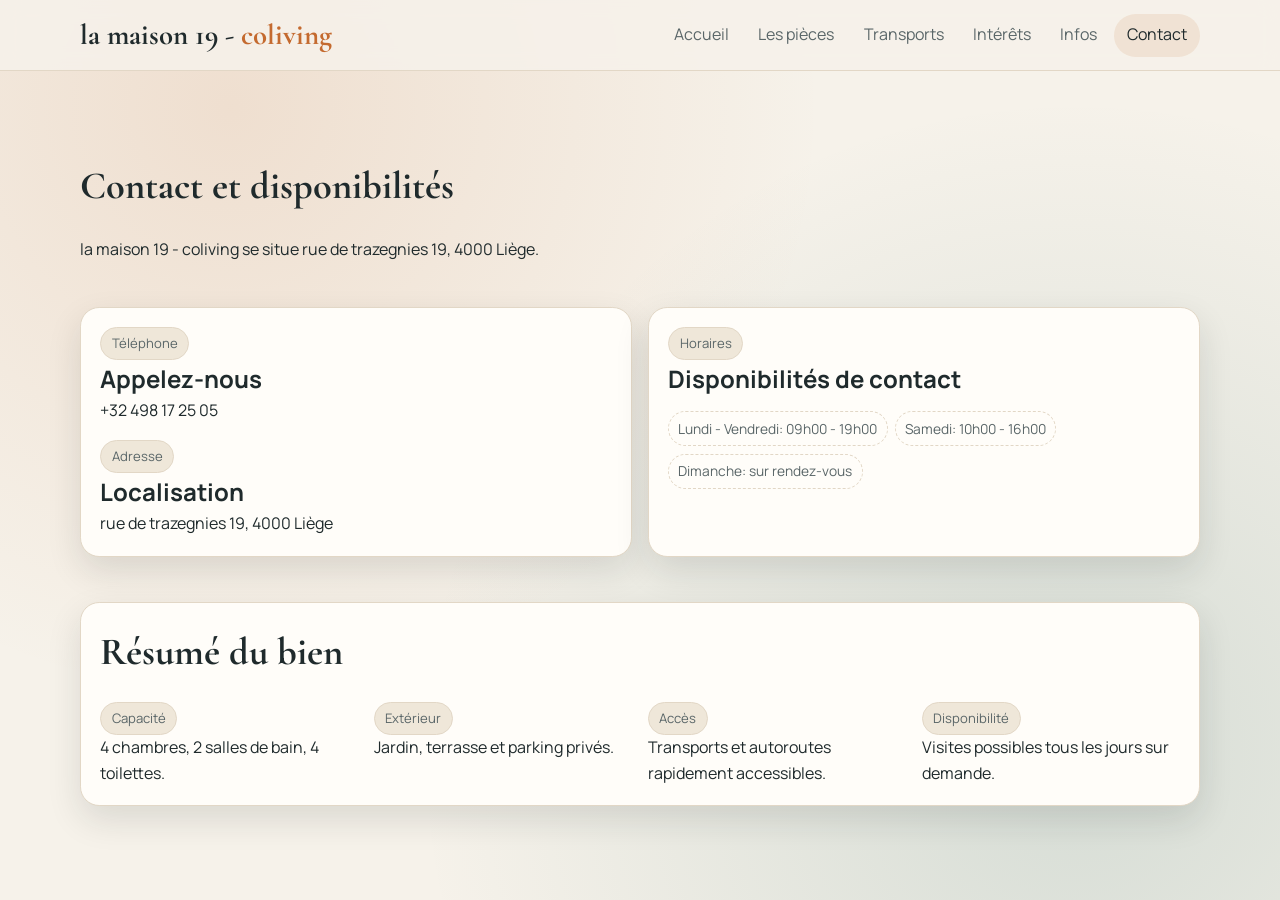
==== contact.html @ d6a589d4 "pushing the first version of the website" ====
<!doctype html>
<html lang="fr">
  <head>
    <meta charset="UTF-8" />
    <meta name="viewport" content="width=device-width, initial-scale=1.0" />
    <title>Contact - la maison 19 - coliving</title>
    <meta name="description" content="Coordonnées de contact fictives pour organiser une visite du bien." />
    <link rel="preconnect" href="https://fonts.googleapis.com" />
    <link rel="preconnect" href="https://fonts.gstatic.com" crossorigin />
    <link
      href="https://fonts.googleapis.com/css2?family=Cormorant+Garamond:wght@600;700&family=Manrope:wght@400;600;700;800&display=swap"
      rel="stylesheet"
    />
    <link rel="stylesheet" href="css/style.css" />
  </head>
  <body>
    <header class="site-header">
      <div class="container navbar">
        <a class="logo" href="index.html">la maison 19 - <span>coliving</span></a>
        <button class="hamburger" aria-label="Ouvrir le menu" aria-expanded="false" data-nav-toggle>
          <span></span><span></span><span></span>
        </button>
        <nav>
          <ul class="nav-links" data-nav-links>
            <li class="nav-item"><a href="index.html">Accueil</a></li>
            <li class="nav-item"><a href="pieces.html">Les pièces</a></li>
            <li class="nav-item"><a href="transports.html">Transports</a></li>
            <li class="nav-item"><a href="interets.html">Intérêts</a></li>
            <li class="nav-item"><a href="infos.html">Infos</a></li>
            <li class="nav-item"><a href="contact.html">Contact</a></li>
          </ul>
        </nav>
      </div>
    </header>

    <main class="container">
      <section class="section reveal">
        <h1 class="section-title">Contact et disponibilités</h1>
        <p><!-- DATA: INTRO_CONTACT -->la maison 19 - coliving se situe rue de trazegnies 19, 4000 Liège.</p>
      </section>

      <section class="section grid-2 reveal delay-1">
        <article class="card">
          <span class="badge">Téléphone</span>
          <h2><!-- DATA: TEL_LABEL -->Appelez-nous</h2>
          <p><a href="tel:+32498172505"><!-- DATA: TEL -->+32 498 17 25 05</a></p>

          <span class="badge" style="margin-top: 1rem">Adresse</span>
          <h2><!-- DATA: ADRESSE_LABEL -->Localisation</h2>
          <p><!-- DATA: ADRESSE -->rue de trazegnies 19, 4000 Liège</p>

          </article>

        <article class="card">
          <span class="badge">Horaires</span>
          <h2><!-- DATA: HORAIRES_LABEL -->Disponibilités de contact</h2>
          <ul class="feature-list">
            <li><!-- DATA: HORAIRE_SEMAINE -->Lundi - Vendredi: 09h00 - 19h00</li>
            <li><!-- DATA: HORAIRE_SAMEDI -->Samedi: 10h00 - 16h00</li>
            <li><!-- DATA: HORAIRE_DIMANCHE -->Dimanche: sur rendez-vous</li>
          </ul>
        </article>
      </section>

      <section class="section reveal delay-2">
        <article class="card">
          <h2 class="section-title">Résumé du bien</h2>
          <div class="grid-4">
            <div>
              <span class="badge">Capacité</span>
              <p><!-- DATA: RESUME_PIECES -->4 chambres, 2 salles de bain, 4 toilettes.</p>
            </div>
            <div>
              <span class="badge">Extérieur</span>
              <p><!-- DATA: RESUME_EXT -->Jardin, terrasse et parking privés.</p>
            </div>
            <div>
              <span class="badge">Accès</span>
              <p><!-- DATA: RESUME_ACCES -->Transports et autoroutes rapidement accessibles.</p>
            </div>
            <div>
              <span class="badge">Disponibilité</span>
              <p><!-- DATA: RESUME_DISPO -->Visites possibles tous les jours sur demande.</p>
            </div>
          </div>
        </article>
      </section>
    </main>

    <script src="js/main.js"></script>
  </body>
</html>
---- css/style.css ----
/* Base reset */
* {
  box-sizing: border-box;
  margin: 0;
  padding: 0;
}

:root {
  --color-bg: #f6f2ea;
  --color-surface: #fffdf9;
  --color-surface-alt: #efe7d9;
  --color-text: #1f2a2c;
  --color-muted: #5a6668;
  --color-primary: #c46a2f;
  --color-primary-dark: #9f4f1e;
  --color-accent: #2f6e6a;
  --color-border: #e2d7c6;
  --shadow-soft: 0 14px 34px rgba(25, 34, 36, 0.12);
  --radius-sm: 0.5rem;
  --radius-md: 0.9rem;
  --radius-lg: 1.2rem;
  --container: 1120px;
  --font-title: "Cormorant Garamond", serif;
  --font-body: "Manrope", sans-serif;
}

html,
body {
  min-height: 100%;
}

body {
  font-family: var(--font-body);
  color: var(--color-text);
  background:
    radial-gradient(circle at 18% 12%, rgba(196, 106, 47, 0.14), transparent 45%),
    radial-gradient(circle at 84% 84%, rgba(47, 110, 106, 0.16), transparent 50%),
    var(--color-bg);
  line-height: 1.6;
}

img {
  display: block;
  max-width: 100%;
  border-radius: var(--radius-md);
}

a {
  color: inherit;
  text-decoration: none;
}

ul {
  list-style: none;
}

.container {
  width: min(100% - 2rem, var(--container));
  margin-inline: auto;
}

main {
  padding-block: 2.5rem 4rem;
}

.home-main {
  padding-top: 0;
}

.section {
  margin-top: 2.8rem;
}

.section-title {
  display: inline-flex;
  align-items: center;
  gap: 0.6rem;
  font-family: var(--font-title);
  font-size: clamp(1.8rem, 3vw, 2.5rem);
  margin-bottom: 1.2rem;
}

.section-title::before,
.section-title::after {
  content: none !important;
  display: none !important;
}

.badge {
  display: inline-block;
  padding: 0.3rem 0.65rem;
  font-size: 0.82rem;
  border: 1px solid var(--color-border);
  border-radius: 999px;
  color: var(--color-muted);
  background: var(--color-surface-alt);
}

.card {
  background: var(--color-surface);
  border: 1px solid var(--color-border);
  border-radius: var(--radius-lg);
  padding: 1.2rem;
  box-shadow: var(--shadow-soft);
}

.btn {
  display: inline-flex;
  align-items: center;
  justify-content: center;
  gap: 0.4rem;
  padding: 0.7rem 1.2rem;
  border-radius: 999px;
  border: 1px solid transparent;
  font-weight: 700;
  cursor: pointer;
  transition: transform 0.2s ease, background-color 0.2s ease, border-color 0.2s ease;
}

.btn:hover {
  transform: translateY(-1px);
}

.btn-primary {
  background: var(--color-primary);
  color: #fff;
}

.btn-primary:hover {
  background: var(--color-primary-dark);
}

.btn-outline {
  background: transparent;
  border-color: var(--color-accent);
  color: var(--color-accent);
}

.btn-outline:hover {
  background: rgba(47, 110, 106, 0.1);
}

/* Navbar */
.site-header {
  position: sticky;
  top: 0;
  z-index: 30;
  backdrop-filter: blur(10px);
  background: rgba(246, 242, 234, 0.86);
  border-bottom: 1px solid var(--color-border);
}

.navbar {
  min-height: 4.4rem;
  display: flex;
  align-items: center;
  justify-content: space-between;
  gap: 1rem;
}

.logo {
  font-family: var(--font-title);
  font-size: 1.8rem;
  font-weight: 700;
}

.logo span {
  color: var(--color-primary);
}

.nav-links {
  display: flex;
  align-items: center;
  gap: 0.2rem;
}

.nav-item > a,
.dropdown-trigger {
  display: inline-flex;
  align-items: center;
  gap: 0.45rem;
  padding: 0.55rem 0.82rem;
  border-radius: 999px;
  color: var(--color-muted);
  font-weight: 700;
  background: transparent;
  border: 0;
  cursor: pointer;
  font: inherit;
}

.nav-item > a:hover,
.dropdown-trigger:hover,
.nav-item > a.active {
  background: rgba(196, 106, 47, 0.12);
  color: var(--color-text);
}

.dropdown {
  position: relative;
}

.dropdown-menu {
  position: absolute;
  top: calc(100% + 0.4rem);
  left: 0;
  min-width: 15rem;
  padding: 0.4rem;
  border-radius: var(--radius-md);
  border: 1px solid var(--color-border);
  background: var(--color-surface);
  box-shadow: var(--shadow-soft);
  display: none;
}

.dropdown.open .dropdown-menu {
  display: block;
}

.dropdown-menu a {
  display: block;
  padding: 0.55rem 0.65rem;
  border-radius: var(--radius-sm);
  color: var(--color-muted);
}

.dropdown-menu a:hover {
  background: rgba(47, 110, 106, 0.12);
  color: var(--color-text);
}

.hamburger {
  display: none;
  border: 0;
  background: transparent;
  width: 2.5rem;
  height: 2.5rem;
  border-radius: 50%;
  cursor: pointer;
}

.hamburger span {
  display: block;
  width: 1.35rem;
  height: 2px;
  margin: 0.22rem auto;
  background: var(--color-text);
}

/* Hero */
.hero {
  min-height: calc(100vh - 4.4rem);
  display: grid;
  place-items: center;
}

.hero-shell {
  width: 100%;
  display: grid;
  grid-template-columns: 1.15fr 0.85fr;
  gap: 1.2rem;
}

.hero-copy {
  padding: 2rem;
  background: linear-gradient(160deg, rgba(255, 253, 249, 0.93), rgba(239, 231, 217, 0.85));
}

.hero-copy h1 {
  font-family: var(--font-title);
  font-size: clamp(2.3rem, 6vw, 4rem);
  line-height: 1.02;
  margin-bottom: 1.1rem;
}

.hero-highlights {
  margin-top: 1.75rem;
}

.hero-actions {
  margin-top: 2rem;
  display: flex;
  flex-wrap: wrap;
  gap: 0.8rem;
}

.hero-stats {
  display: grid;
  grid-template-columns: repeat(3, minmax(0, 1fr));
  gap: 0.7rem;
  margin-top: 1rem;
}

.hero-stat {
  background: var(--color-surface);
  border-radius: var(--radius-sm);
  border: 1px solid var(--color-border);
  padding: 0.65rem;
}

.hero-stat strong {
  display: block;
  font-size: 1.05rem;
}

.hero-image {
  min-height: 23rem;
  max-height: 50rem;
  border-radius: var(--radius-lg);
  overflow: hidden;
  border: 1px solid var(--color-border);
}

.hero-image img {
  width: 100%;
  height: 100%;
  object-fit: cover;
}

.grid-4 {
  display: grid;
  grid-template-columns: repeat(4, minmax(0, 1fr));
  gap: 1rem;
}

.grid-3 {
  display: grid;
  grid-template-columns: repeat(3, minmax(0, 1fr));
  gap: 1rem;
}

.grid-2 {
  display: grid;
  grid-template-columns: repeat(2, minmax(0, 1fr));
  gap: 1rem;
}

/* Carousel */
.carousel {
  position: relative;
}

.carousel-track {
  position: relative;
  min-height: 350px;
}

.carousel-slide {
  display: none;
  height: 350px;
  object-fit: contain;
  width: 100%;
  cursor: pointer;
  border-radius: var(--radius-md);
}

.carousel-slide.active {
  display: block;
}

.carousel-controls {
  margin-top: 0.8rem;
  display: flex;
  justify-content: space-between;
  align-items: center;
}

.carousel-buttons {
  display: inline-flex;
  gap: 0.5rem;
}

.carousel-btn {
  width: 2.25rem;
  height: 2.25rem;
  border-radius: 50%;
  border: 1px solid var(--color-border);
  background: var(--color-surface);
  color: var(--color-text);
  cursor: pointer;
}

.carousel-btn:hover {
  background: var(--color-surface-alt);
}

.carousel-indicators {
  display: inline-flex;
  align-items: center;
  gap: 0.35rem;
}

.carousel-indicators button {
  width: 0.55rem;
  height: 0.55rem;
  border-radius: 50%;
  border: 0;
  background: #ccbfa9;
  cursor: pointer;
}

.carousel-indicators button.active {
  background: var(--color-primary);
}

.feature-list {
  margin-top: 0.8rem;
  display: flex;
  flex-wrap: wrap;
  gap: 0.45rem;
}

.feature-list li {
  padding: 0.35rem 0.58rem;
  border: 1px dashed var(--color-border);
  border-radius: 999px;
  color: var(--color-muted);
  font-size: 0.86rem;
}

.anchor-nav {
  position: sticky;
  top: 5.15rem;
  z-index: 20;
  margin-bottom: 1rem;
  background: rgba(246, 242, 234, 0.95);
  border: 1px solid var(--color-border);
  border-radius: var(--radius-md);
  padding: 0.55rem;
  overflow-x: auto;
}

.anchor-nav ul {
  display: flex;
  gap: 0.45rem;
  min-width: max-content;
}

.anchor-nav a {
  display: inline-block;
  padding: 0.45rem 0.6rem;
  border-radius: 999px;
  font-size: 0.86rem;
  color: var(--color-muted);
  border: 1px solid transparent;
}

.anchor-nav a:hover {
  border-color: var(--color-border);
  color: var(--color-text);
}

.anchor-nav a.is-empty {
  opacity: 0.55;
  text-decoration: line-through;
}

.pieces-gallery-mode .section[id] {
  display: none;
}

.footer {
  margin-top: 3rem;
  padding: 1.1rem 0 2rem;
  color: var(--color-muted);
  font-size: 0.9rem;
}

/* Reveal animation */
.reveal {
  opacity: 0;
  transform: translateY(12px);
  animation: reveal 550ms ease forwards;
}

.reveal.delay-1 {
  animation-delay: 100ms;
}

.reveal.delay-2 {
  animation-delay: 180ms;
}

.reveal.delay-3 {
  animation-delay: 260ms;
}

@keyframes reveal {
  to {
    opacity: 1;
    transform: translateY(0);
  }
}

/* Breakpoints */
@media (max-width: 768px) {
  .nav-links {
    position: absolute;
    top: 4.4rem;
    left: 0;
    right: 0;
    flex-direction: column;
    align-items: stretch;
    background: var(--color-surface);
    border-bottom: 1px solid var(--color-border);
    padding: 0.7rem;
    display: none;
  }

  .nav-links.open {
    display: flex;
  }

  .dropdown-menu {
    position: static;
    margin-top: 0.2rem;
    box-shadow: none;
    border-style: dashed;
  }

  .hamburger {
    display: inline-block;
  }

  .hero {
    min-height: auto;
    padding-top: 1rem;
  }

  .hero-shell,
  .grid-4,
  .grid-3,
  .grid-2 {
    grid-template-columns: 1fr;
  }

  .hero-stats {
    grid-template-columns: 1fr;
  }
}

@media (max-width: 480px) {
  main {
    padding-top: 1.7rem;
  }

  .section {
    margin-top: 2rem;
  }

  .card {
    padding: 0.95rem;
  }

  .section-title {
    font-size: 1.65rem;
  }
}

/* Lightbox */
.lightbox {
  display: none;
  position: fixed;
  top: 0;
  left: 0;
  width: 100%;
  height: 100%;
  background: rgba(0, 0, 0, 0.9);
  z-index: 1000;
  align-items: center;
  justify-content: center;
}

.lightbox.active {
  display: flex;
}

.lightbox-content {
  position: relative;
  width: 90%;
  max-width: 90vw;
  height: 90vh;
  display: flex;
  align-items: center;
  justify-content: center;
}

.lightbox-image {
  max-width: 100%;
  max-height: 100%;
  object-fit: contain;
  border-radius: var(--radius-md);
}

.lightbox-close {
  position: absolute;
  top: -3rem;
  right: 0;
  width: 2.5rem;
  height: 2.5rem;
  background: transparent;
  border: none;
  color: white;
  font-size: 2rem;
  cursor: pointer;
  display: flex;
  align-items: center;
  justify-content: center;
  transition: transform 0.2s;
}

.lightbox-close:hover {
  transform: scale(1.1);
}

.lightbox-nav {
  position: absolute;
  top: 50%;
  transform: translateY(-50%);
  width: 100%;
  display: flex;
  justify-content: space-between;
  padding: 0 1rem;
  pointer-events: none;
}

.lightbox-btn {
  width: 2.5rem;
  height: 2.5rem;
  border-radius: 50%;
  border: 2px solid white;
  background: rgba(255, 255, 255, 0.1);
  color: white;
  font-size: 1.3rem;
  cursor: pointer;
  display: flex;
  align-items: center;
  justify-content: center;
  pointer-events: all;
  transition: all 0.2s;
}

.lightbox-btn:hover {
  background: rgba(255, 255, 255, 0.2);
}

.lightbox-counter {
  position: absolute;
  bottom: -2.5rem;
  left: 50%;
  transform: translateX(-50%);
  color: white;
  font-size: 0.9rem;
}

@media (max-width: 768px) {
  .lightbox-close {
    top: 1rem;
    right: 1rem;
    width: 2rem;
    height: 2rem;
    font-size: 1.5rem;
  }

  .lightbox-btn {
    width: 2rem;
    height: 2rem;
    font-size: 1rem;
  }

  .lightbox-counter {
    bottom: -2rem;
  }
}
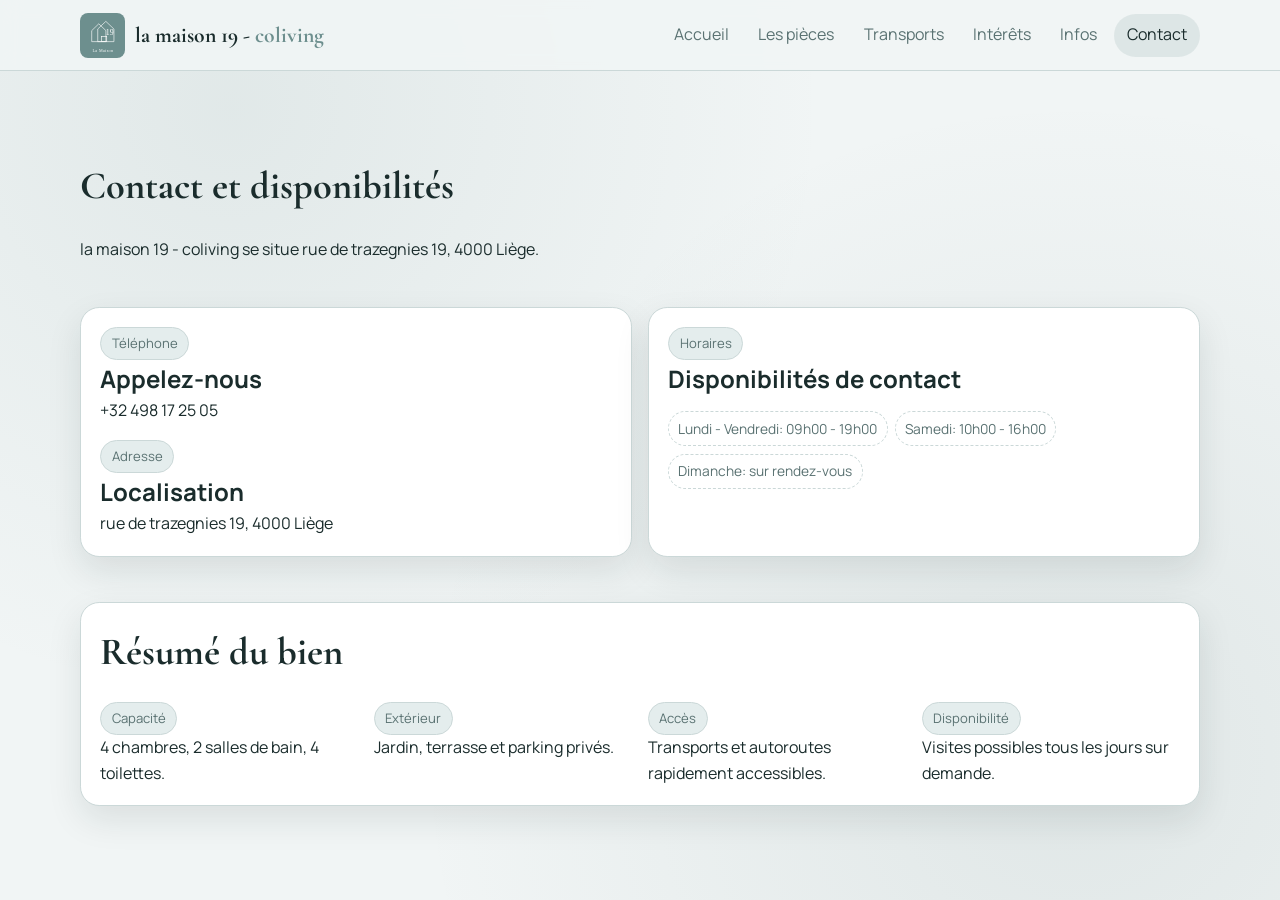
==== commit e71471d3: "adapting the color and adding the logo" ====
--- a/contact.html
+++ b/contact.html
@@ -11,12 +11,13 @@
       href="https://fonts.googleapis.com/css2?family=Cormorant+Garamond:wght@600;700&family=Manrope:wght@400;600;700;800&display=swap"
       rel="stylesheet"
     />
+    <link rel="icon" href="img/logo.svg" type="image/svg+xml" />
     <link rel="stylesheet" href="css/style.css" />
   </head>
   <body>
     <header class="site-header">
       <div class="container navbar">
-        <a class="logo" href="index.html">la maison 19 - <span>coliving</span></a>
+        <a class="logo" href="index.html"><img src="img/logo.svg" alt="La Maison 19 – Coliving" class="logo-img"><span class="logo-text">la maison 19 - <em>coliving</em></span></a>
         <button class="hamburger" aria-label="Ouvrir le menu" aria-expanded="false" data-nav-toggle>
           <span></span><span></span><span></span>
         </button>
--- a/css/style.css
+++ b/css/style.css
@@ -6,16 +6,16 @@
 }
 
 :root {
-  --color-bg: #f6f2ea;
-  --color-surface: #fffdf9;
-  --color-surface-alt: #efe7d9;
-  --color-text: #1f2a2c;
-  --color-muted: #5a6668;
-  --color-primary: #c46a2f;
-  --color-primary-dark: #9f4f1e;
-  --color-accent: #2f6e6a;
-  --color-border: #e2d7c6;
-  --shadow-soft: 0 14px 34px rgba(25, 34, 36, 0.12);
+  --color-bg: #F1F5F5;
+  --color-surface: #FFFFFF;
+  --color-surface-alt: #E4EDED;
+  --color-text: #1A2C2C;
+  --color-muted: #5A7272;
+  --color-primary: #6D8F8E;
+  --color-primary-dark: #4A6A69;
+  --color-accent: #4A6A69;
+  --color-border: #CBD8D8;
+  --shadow-soft: 0 14px 34px rgba(20, 35, 35, 0.10);
   --radius-sm: 0.5rem;
   --radius-md: 0.9rem;
   --radius-lg: 1.2rem;
@@ -33,8 +33,8 @@
   font-family: var(--font-body);
   color: var(--color-text);
   background:
-    radial-gradient(circle at 18% 12%, rgba(196, 106, 47, 0.14), transparent 45%),
-    radial-gradient(circle at 84% 84%, rgba(47, 110, 106, 0.16), transparent 50%),
+    radial-gradient(circle at 18% 12%, rgba(109, 143, 142, 0.12), transparent 45%),
+    radial-gradient(circle at 84% 84%, rgba(74, 106, 105, 0.10), transparent 50%),
     var(--color-bg);
   line-height: 1.6;
 }
@@ -137,7 +137,7 @@
 }
 
 .btn-outline:hover {
-  background: rgba(47, 110, 106, 0.1);
+  background: rgba(109, 143, 142, 0.12);
 }
 
 /* Navbar */
@@ -146,7 +146,7 @@
   top: 0;
   z-index: 30;
   backdrop-filter: blur(10px);
-  background: rgba(246, 242, 234, 0.86);
+  background: rgba(241, 245, 245, 0.88);
   border-bottom: 1px solid var(--color-border);
 }
 
@@ -159,12 +159,29 @@
 }
 
 .logo {
+  display: flex;
+  align-items: center;
+  gap: 0.65rem;
+}
+
+.logo-img {
+  height: 2.8rem;
+  width: auto;
+  border-radius: var(--radius-sm);
+  display: block;
+  flex-shrink: 0;
+}
+
+.logo-text {
   font-family: var(--font-title);
-  font-size: 1.8rem;
+  font-size: 1.35rem;
   font-weight: 700;
-}
-
-.logo span {
+  color: var(--color-text);
+  line-height: 1.15;
+}
+
+.logo-text em {
+  font-style: normal;
   color: var(--color-primary);
 }
 
@@ -192,7 +209,7 @@
 .nav-item > a:hover,
 .dropdown-trigger:hover,
 .nav-item > a.active {
-  background: rgba(196, 106, 47, 0.12);
+  background: rgba(109, 143, 142, 0.14);
   color: var(--color-text);
 }
 
@@ -225,7 +242,7 @@
 }
 
 .dropdown-menu a:hover {
-  background: rgba(47, 110, 106, 0.12);
+  background: rgba(109, 143, 142, 0.14);
   color: var(--color-text);
 }
 
@@ -263,7 +280,7 @@
 
 .hero-copy {
   padding: 2rem;
-  background: linear-gradient(160deg, rgba(255, 253, 249, 0.93), rgba(239, 231, 217, 0.85));
+  background: linear-gradient(160deg, rgba(255, 255, 255, 0.93), rgba(228, 237, 237, 0.85));
 }
 
 .hero-copy h1 {
@@ -395,7 +412,7 @@
   height: 0.55rem;
   border-radius: 50%;
   border: 0;
-  background: #ccbfa9;
+  background: #A6BFBF;
   cursor: pointer;
 }
 
@@ -423,7 +440,7 @@
   top: 5.15rem;
   z-index: 20;
   margin-bottom: 1rem;
-  background: rgba(246, 242, 234, 0.95);
+  background: rgba(241, 245, 245, 0.95);
   border: 1px solid var(--color-border);
   border-radius: var(--radius-md);
   padding: 0.55rem;
